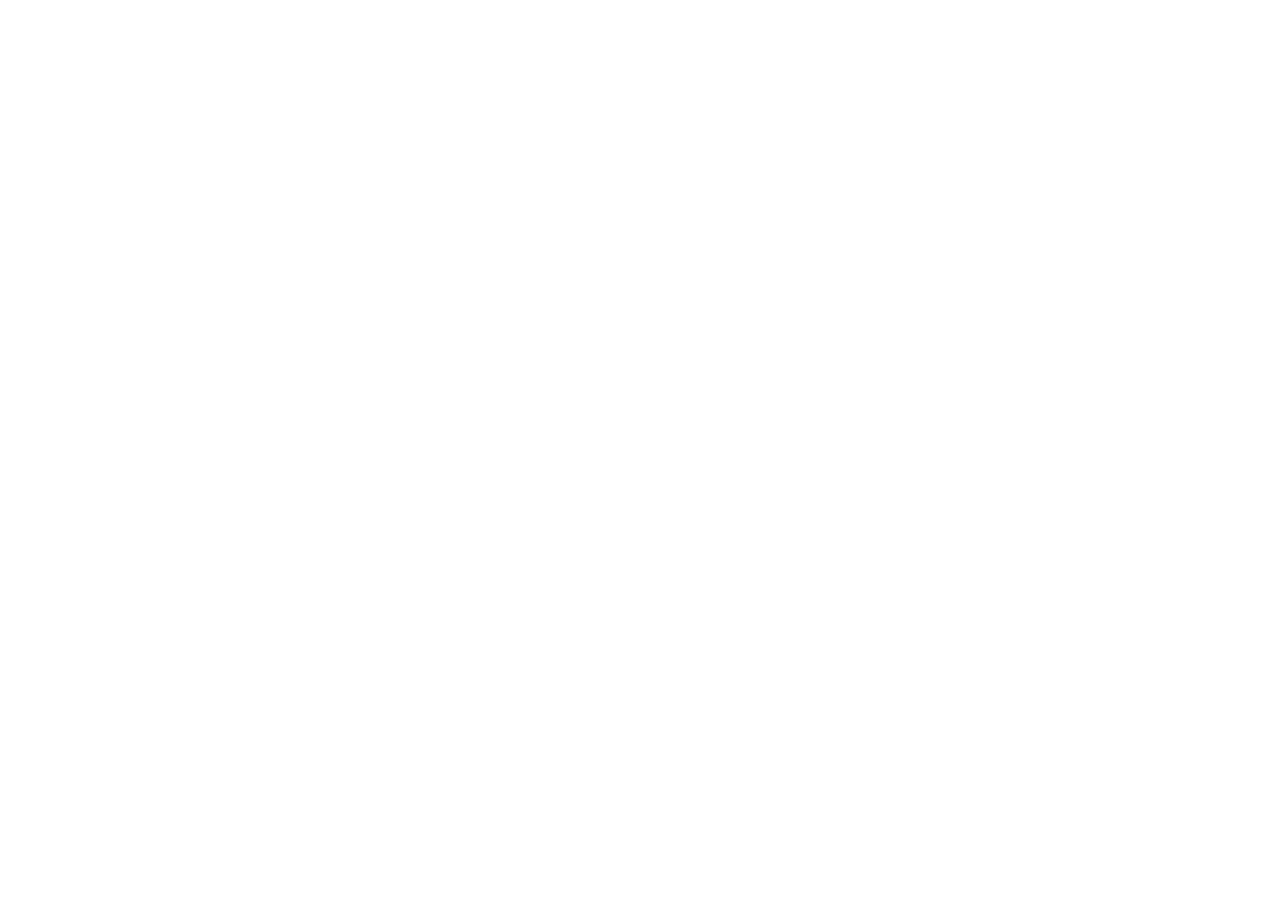
==== index.html @ 28208691 "Create index.html" ====
<!DOCTYPE html>
<html lang="en">
<head>
    <meta charset="UTF-8">
    <meta name="viewport" content="width=device-width, initial-scale=1.0">
    <title>Document</title>
</head>
<body>
    
</body>
</html>
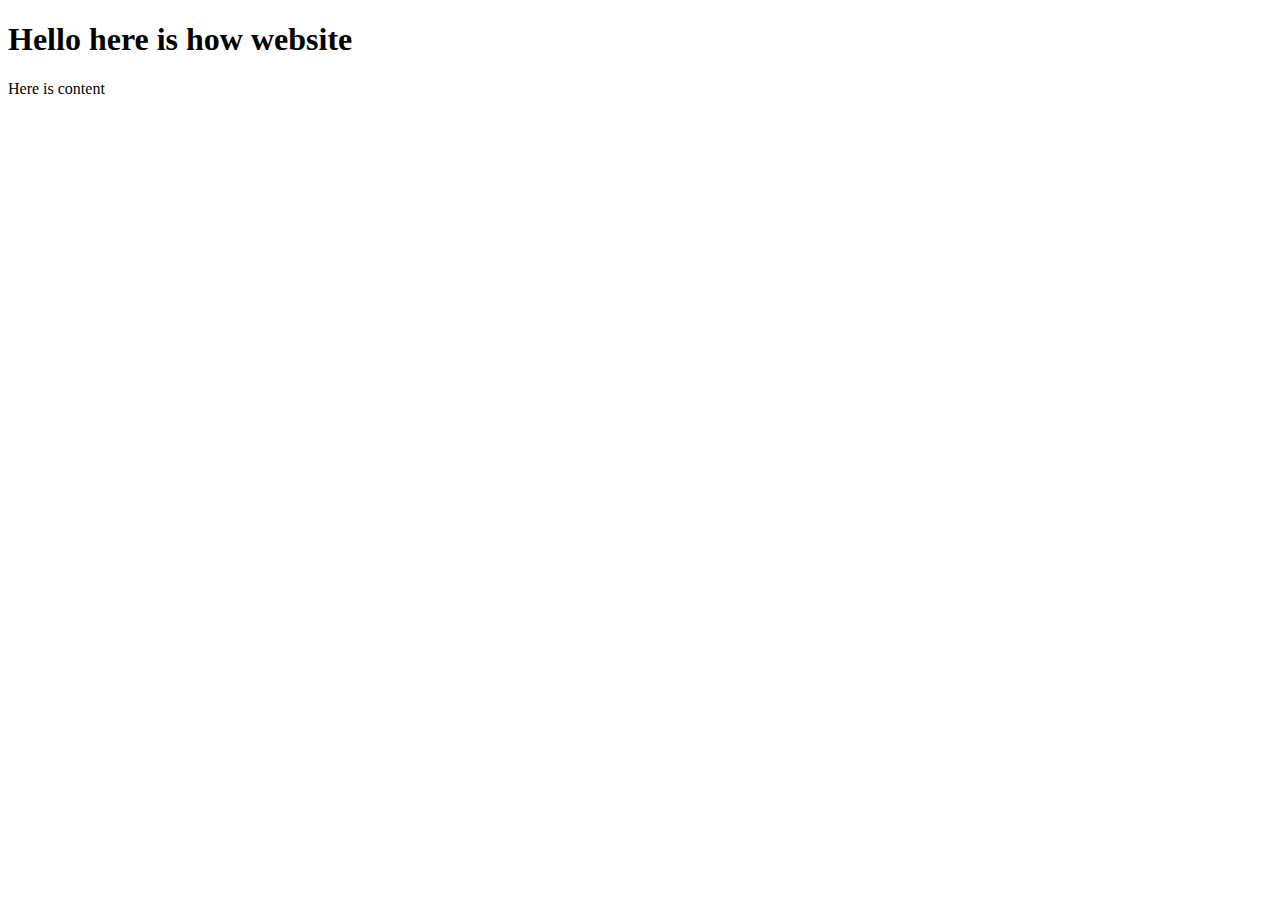
==== commit 8caf9c39: "Update index.html" ====
--- a/index.html
+++ b/index.html
@@ -6,6 +6,7 @@
     <title>Document</title>
 </head>
 <body>
-    
+  <h1>Hello here is how website</h1>
+  <p>Here is content</p>
 </body>
 </html>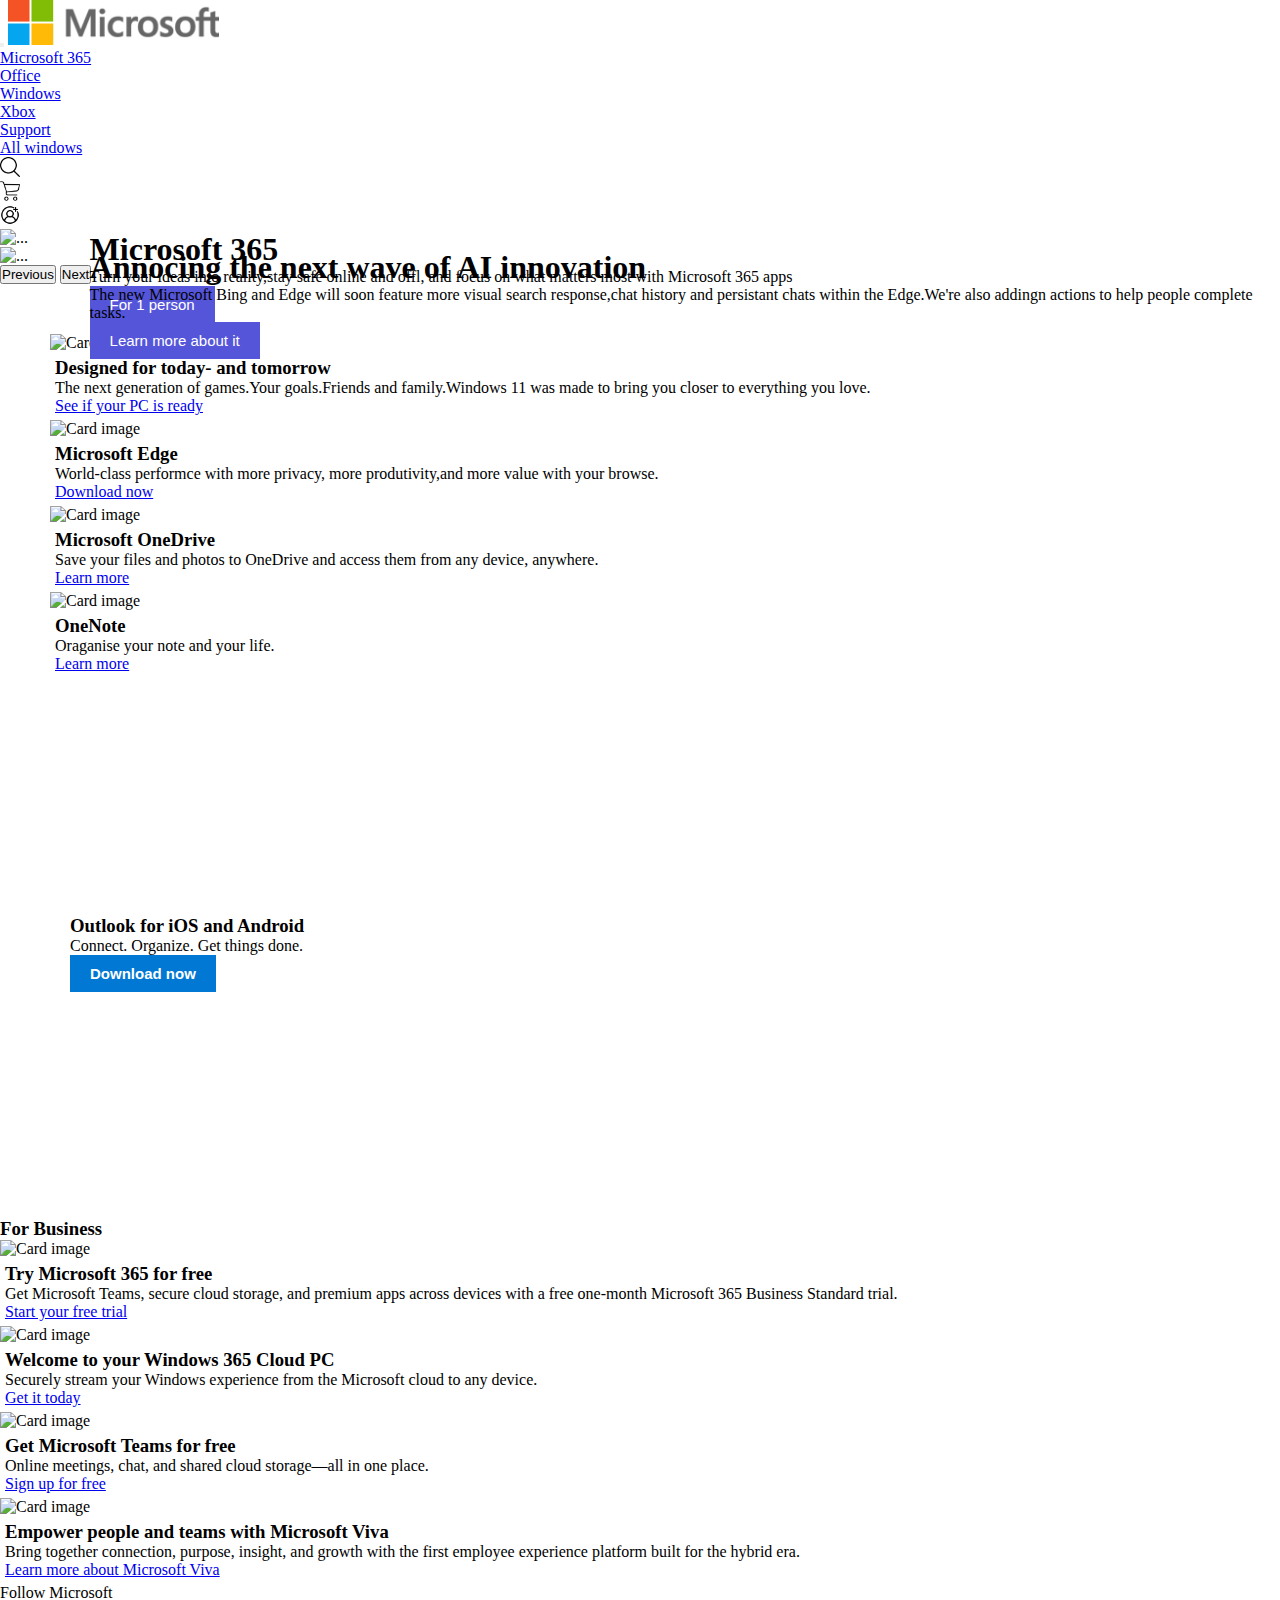
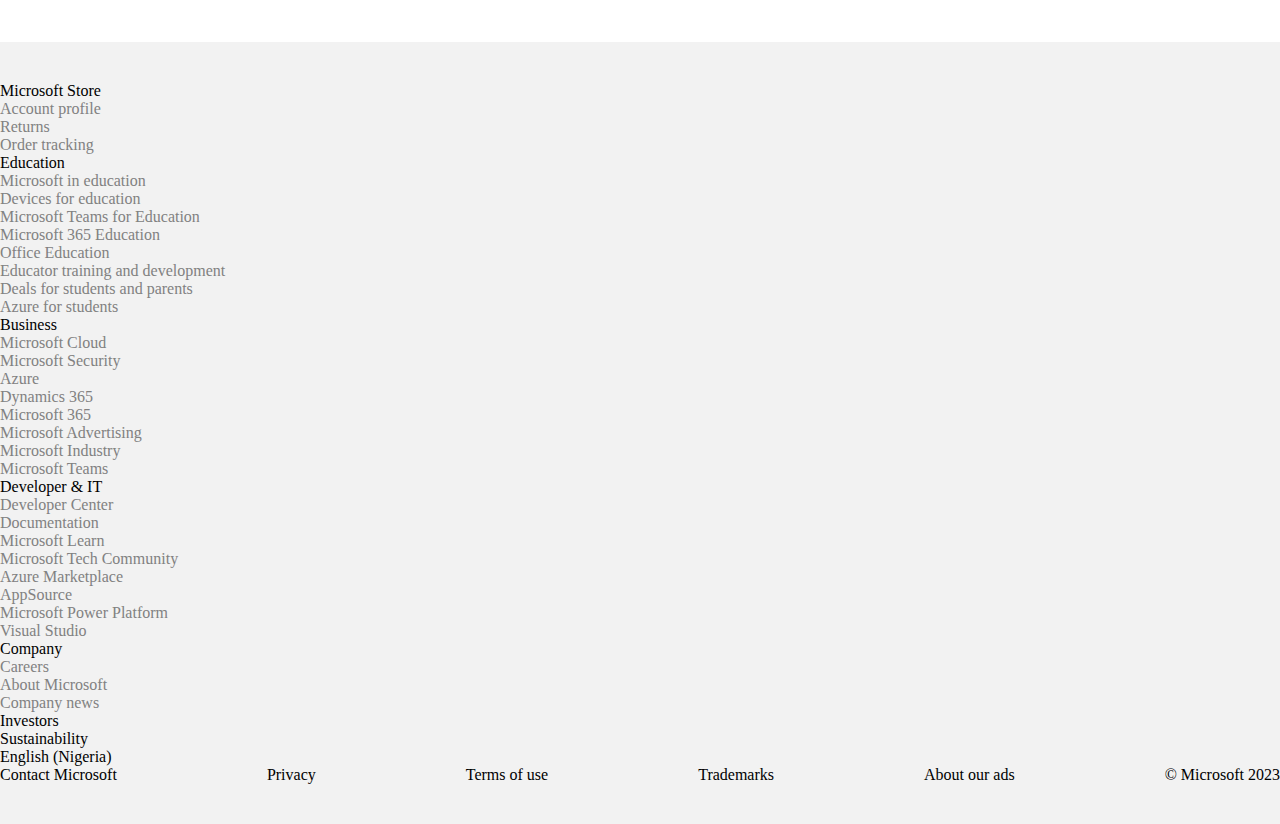
==== commit 78a02a3f: "Micro-soft" ====
--- a/index.html
+++ b/index.html
@@ -1,12 +1,328 @@
-<!DOCTYPE html>
-<html lang="en">
-<head>
-    <meta charset="UTF-8">
-    <meta name="viewport" content="width=device-width, initial-scale=1.0">
-    <title>Document</title>
-</head>
-<body>
-  <h1>Hello here is how website</h1>
-  <p>Here is content</p>
-</body>
+<!DOCTYPE html>
+<html lang="en">
+<head>
+    <meta charset="UTF-8">
+    <meta name="viewport" content="width=device-width, initial-scale=1.0">
+    <title>Microsoft Project</title>
+    <link rel="stylesheet" href="style.css">
+    <link href="https://cdn.jsdelivr.net/npm/bootstrap@5.3.2/dist/css/bootstrap.min.css" rel="stylesheet" integrity="sha384-T3c6CoIi6uLrA9TneNEoa7RxnatzjcDSCmG1MXxSR1GAsXEV/Dwwykc2MPK8M2HN" crossorigin="anonymous">
+    <link rel="stylesheet" href="npm i bootstrap-icons">
+</head>
+<body>
+    <!-- Navbar -->
+    <nav class="navbar navbar-expand-lg bg-body-tertiary">
+        <div class="container-fluid">
+          <button class="navbar-toggler" type="button" data-bs-toggle="collapse" data-bs-target="#navbarTogglerDemo03" aria-controls="navbarTogglerDemo03" aria-expanded="false" aria-label="Toggle navigation">
+            <span class="navbar-toggler-icon"></span>
+          </button>
+          <a class="navbar-brand" href="#">
+            <img src="mic.png" class="logostyle"> 
+          </a>
+          <div class="collapse navbar-collapse" id="navbarTogglerDemo03">
+            <ul class="navbar-nav me-auto mb-2 mb-lg-0">
+              <li class="nav-item">
+                <a class="nav-link active" aria-current="page" href="#">Microsoft 365</a>
+              </li>
+              <li class="nav-item">
+                <a class="nav-link" href="#">Office</a>
+              </li>
+              <li class="nav-item">
+                <a class="nav-link" href="#">Windows</a>
+              </li>
+              <li class="nav-item">
+                <a class="nav-link" href="#">Xbox</a>
+              </li>
+              <li class="nav-item">
+                <a class="nav-link" href="#">Support</a>
+              </li>
+              
+            </ul>
+            <form class="form-inline my-2 my-lg-0">
+              
+                <ul class="navbar-nav mr-auto">
+                    <li class="nav-item active">
+                        <a class="nav-link" href="#">All windows
+                            <span class="sr-only"></span>
+                        </a>
+                    </li>
+                    <li class="nav-item active">
+                        <a class="nav-link" href="#">
+                            <img src="search-interface-symbol.png" width="20px">
+                            <span class="sr-only"></span>
+                        </a>
+                    </li>
+                    <li class="nav-item active">
+                        <a class="nav-link" href="#">
+                            <img src="shopping-cart.png" width="20px">
+                            <span class="sr-only"></span>
+                        </a>
+                    </li>
+                    <li class="nav-item active">
+                        <a class="nav-link" href="#">
+                            <img src="person.png" width="20">
+                            <span class="sr-only"></span>
+                        </a>
+                    </li>
+
+                </ul>
+            </form>
+          </div>
+        </div>
+      </nav>
+    
+
+    <!-- Carousel -->
+    <div id="carouselExampleAutoplaying" class="carousel slide" data-bs-ride="carousel">
+        <div class="carousel-inner">
+            <div class="carousel-item active">
+              <img src="https://cdn-dynmedia-1.microsoft.com/is/image/microsoftcorp/Highlight-Slim-Multi-Canvas-M365-Anthem-Attract-Image-Create:VP4-1399x600" class="d-block w-100" alt="...">
+              <div class="carousel-caption">
+                  <h1>Microsoft 365</h1>
+                  <p>Turn your ideas into reality,stay safe online and offl, and focus on what matters most with Microsoft 365 apps</p>
+                <button>For 1 person</button>
+              </div>
+            </div>
+            <div class="carousel-item">
+              <img src="https://cdn-dynmedia-1.microsoft.com/is/image/microsoftcorp/Highlight-Bing-AI-Open-Preview:VP4-1399x600" class="d-block w-100" alt="...">
+              <div class="carousel-caption">
+                  <h1>Annocing the next wave of AI innovation</h1>
+                  <p>The new Microsoft Bing and Edge will soon feature more visual search response,chat history and persistant chats within the Edge.We're also addingn actions to help people complete tasks.</p>
+                  <button>Learn more about it</button>
+              </div>
+            </div>
+          </div>
+          <button class="carousel-control-prev" type="button" data-bs-target="#carouselExampleAutoplaying" data-bs-slide="prev">
+            <span class="carousel-control-prev-icon" aria-hidden="true"></span>
+            <span class="visually-hidden">Previous</span>
+          </button>
+          <button class="carousel-control-next" type="button" data-bs-target="#carouselExampleAutoplaying" data-bs-slide="next">
+            <span class="carousel-control-next-icon" aria-hidden="true"></span>
+            <span class="visually-hidden">Next</span>
+          </button>
+    </div>
+
+    <!-- Card -->
+  
+    <main>
+        <div class="">
+            <div class="row">
+               
+                <div class="col-lg-3 col-md-3 col-12">
+                    <div class="card" >
+                        <img class="" src="https://cdn-dynmedia-1.microsoft.com/is/image/microsoftcorp/gldn-CP-Windows11-GlobalLaunch?wid=297&hei=167&fit=crop" alt="Card image" style="width:100%">
+                        <div class="card-body">
+                          <h3 class="card-title">Designed for today- and tomorrow</h3>
+                          <p class="card-text">The next generation of games.Your goals.Friends and family.Windows 11 was made to bring you closer to everything you love.</p>
+                          <a href="#" class="btn btn-primary">See if your PC is ready</a>
+                        </div>
+                      </div>
+                </div>
+
+                <div class="col-lg-3 col-md-3 col-12">
+                    <div class="card">
+                        <img class="" src="https://cdn-dynmedia-1.microsoft.com/is/image/microsoftcorp/gldn-MSFT-CP-Edge?wid=297&hei=167&fit=crop" alt="Card image" style="width:100%">
+                        <div class="card-body">
+                          <h3 class="card-title">Microsoft Edge</h3>
+                          <p class="card-text">World-class performce with more privacy, more produtivity,and more value with your browse.</p>
+                          <a href="#" class="btn btn-primary">Download now</a>
+                        </div>
+                      </div>
+                </div>
+
+                <div class="col-lg-3 col-md-3 col-12">
+                    <div class="card">
+                        <img class="" src="https://cdn-dynmedia-1.microsoft.com/is/image/microsoftcorp/gldn-Soft-CP-OneDriveCampaignRefresh-2?wid=297&hei=167&fit=crop" alt="Card image" style="width:100%">
+                        <div class="card-body">
+                          <h3 class="card-title">Microsoft OneDrive</h3>
+                          <p class="card-text">Save your files and photos to OneDrive and access them from any device, anywhere.</p>
+                          <a href="#" class="btn btn-primary">Learn more</a>
+                        </div>
+                      </div>
+                </div>
+
+                <div class="col-lg-3 col-md-3 col-12">
+                    <div class="card" >
+                        <img class="" src="https://cdn-dynmedia-1.microsoft.com/is/image/microsoftcorp/Content-Card-PC-SMB-OneNote?wid=297&hei=167&fit=crop" alt="Card image" style="width:100%">
+                        <div class="card-body">
+                          <h3 class="card-title">OneNote</h3>
+                          <p class="card-text">Oraganise your note and your life.</p>
+                          <a href="#" class="btn btn-primary">Learn more</a>
+                        </div>
+                      </div>
+                </div>
+                
+            </div>
+        </div>
+    </main>
+
+
+    <section class="msstyle">
+        <div class="mstore">
+            <h3>Outlook for iOS and Android</h3>
+            <p>Connect. Organize. Get things done.</p>
+            <button>Download now</button>
+        </div>
+    </section>
+
+
+    <section>
+        <h3>For Business</h3>
+        <div class="row">
+               
+            <div class="col-lg-3 col-md-3 col-12">
+                <div class="card" >
+                    <img class="" src="https://cdn-dynmedia-1.microsoft.com/is/image/microsoftcorp/Content-Card-Microsoft-365-For-Business-Woman-Teams-Call?wid=297&hei=167&fit=crop" alt="Card image" style="width:100%">
+                    <div class="card-body">
+                      <h3 class="card-title">Try Microsoft 365 for free</h3>
+                      <p class="card-text">Get Microsoft Teams, secure cloud storage, and premium apps across devices with a free one-month Microsoft 365 Business Standard trial.</p>
+                      <a href="#" class="btn btn-primary">Start your free trial </a>
+                    </div>
+                  </div>
+            </div>
+
+            <div class="col-lg-3 col-md-3 col-12">
+                <div class="card">
+                    <img class="" src="https://cdn-dynmedia-1.microsoft.com/is/image/microsoftcorp/JIC-DPS-CP01?wid=297&hei=167&fit=crop" alt="Card image" style="width:100%">
+                    <div class="card-body">
+                      <h3 class="card-title">Welcome to your Windows 365 Cloud PC</h3>
+                      <p class="card-text">Securely stream your Windows experience from the Microsoft cloud to any device.</p>
+                      <a href="#" class="btn btn-primary">Get it today</a>
+                    </div>
+                  </div>
+            </div>
+
+            <div class="col-lg-3 col-md-3 col-12">
+                <div class="card">
+                    <img class="" src="https://cdn-dynmedia-1.microsoft.com/is/image/microsoftcorp/gldn-CP-Microsoft-Teams-Commercial?wid=297&hei=167&fit=crop" alt="Card image" style="width:100%">
+                    <div class="card-body">
+                      <h3 class="card-title">Get Microsoft Teams for free</h3>
+                      <p class="card-text">Online meetings, chat, and shared cloud storage—all in one place.</p>
+                      <a href="#" class="btn btn-primary">Sign up for free</a>
+                    </div>
+                  </div>
+            </div>
+
+            <div class="col-lg-3 col-md-3 col-12">
+                <div class="card" >
+                    <img class="" src="https://cdn-dynmedia-1.microsoft.com/is/image/microsoftcorp/Content-Card-Microsoft-Viva-Renata-Empower?wid=297&hei=167&fit=crop" alt="Card image" style="width:100%">
+                    <div class="card-body">
+                      <h3 class="card-title">Empower people and teams with Microsoft Viva</h3>
+                      <p class="card-text">Bring together connection, purpose, insight, and growth with the first employee experience platform built for the hybrid era. </p>
+                      <a href="#" class="btn btn-primary">Learn more about Microsoft Viva</a>
+                    </div>
+                  </div>
+            </div>
+            
+        </div>
+    </section>
+
+
+    <section class="socialsec">
+        <div class="row">
+            <div class="col-lg-2">
+                Follow Microsoft 
+            </div>
+            <div class="col-lg-1">
+                <a href=""><i class="fa-brands fa-x-twitter"></i></a>
+                <a href=""><i class="fa-brands fa-linkedin"></i></a>
+            </div>
+        </div>
+    </section>
+
+    <footer>
+        <div class="container">
+            <div class="row">
+                <div class="col-lg-2">
+                    <p>Microsoft Store</p>
+                    <ul>
+                        <li><a href="#">Account profile</a></li>
+                        <li><a href="#">Returns</a></li>
+                        <li><a href="#">Order tracking</a></li>
+                    </ul>
+                </div>
+                <div class="col-lg-2">
+                    <p>Education</p>
+                    <ul>
+                        <li><a href="#">Microsoft in education</a></li>
+                        <li><a href="#">Devices for education</a></li>
+                        <li><a href="#">Microsoft Teams for Education</a></li>
+                        <li><a href="#">Microsoft 365 Education</a></li>
+                        <li><a href="#">Office Education</a></li>
+                        <li><a href="#"> Educator training and development</a></li>
+                        <li><a href="#">Deals for students and parents</a></li>
+                        <li><a href="#">Azure for students</a></li>
+                    </ul>
+                </div>
+                <div class="col-lg-2">
+                    <p>Business</p>
+                    <ul>
+                        <li><a href="#">Microsoft Cloud</a></li>
+                        <li><a href="#"> Microsoft Security</a></li>
+                        <li><a href="#">Azure</a></li>
+                        <li><a href="#">Dynamics 365</a></li>
+                        <li><a href="#">Microsoft 365</a></li>
+                        <li><a href="#"> Microsoft Advertising</a></li>
+                        <li><a href="#">Microsoft Industry</a></li>
+                        <li><a href="#">Microsoft Teams</a></li>
+                    </ul>
+                </div>
+                <div class="col-lg-2">
+                    <p>Developer & IT</p>
+                    <ul>
+                        <li><a href="#">Developer Center</a></li>
+                        <li><a href="#"> Documentation</a></li>
+                        <li><a href="#">Microsoft Learn</a></li>
+                        <li><a href="#">Microsoft Tech Community</a></li>
+                        <li><a href="#">Azure Marketplace</a></li>
+                        <li><a href="#"> AppSource</a></li>
+                        <li><a href="#">Microsoft Power Platform</a></li>
+                        <li><a href="#">Visual Studio</a></li>
+                    </ul>
+                </div>
+                <div class="col-lg-2">
+                    <p>Company</p>
+                    <ul>
+                        <li><a href="#">Careers</a></li>
+                        <li><a href="#">About Microsoft</a></li>
+                        <li><a href="#">Company news</a></li>
+                        <li><a href="#"></a>Investors</li>
+                        <li><a href="#"></a>Sustainability</li>
+                    </ul>
+                </div>
+            </div>
+
+            <div class="row">
+                <div class="col-lg-4">
+                    <p>English (Nigeria)</p>
+                </div>
+                <div class="col-lg-8 footerbtncredit">
+                    <div>
+                        <p>Contact Microsoft</p>
+                    </div>
+                    <div>
+                        <p> Privacy</p>
+                    </div>
+                    <div>
+                        <p> Terms of use</p>
+                    </div>
+                    <div>
+                        <p> Trademarks</p>
+                    </div>
+                    <div>
+                        <p> About our ads</p>
+                    </div>
+                    <div>
+                        <p> © Microsoft 2023</p>
+                    </div>
+                </div>
+            </div>
+
+        </div>
+
+
+    </footer>
+    
+
+    <script src="https://cdn.jsdelivr.net/npm/bootstrap@5.3.2/dist/js/bootstrap.bundle.min.js" integrity="sha384-C6RzsynM9kWDrMNeT87bh95OGNyZPhcTNXj1NW7RuBCsyN/o0jlpcV8Qyq46cDfL" crossorigin="anonymous"></script>
+</body>
 </html>--- a/style.css
+++ b/style.css
@@ -0,0 +1,103 @@
+*{margin:0px; padding: 0; box-sizing: border-box;}
+
+.bodystyle{
+    width: 90%;
+    margin: 0 auto;
+}
+.logostyle{
+    height: 45px;
+}
+.carousel-inner img{
+    width: 100px;
+    height: 450px;
+}
+
+.carousel-item {
+    position: relative;
+    z-index: 1;
+}
+
+.carousel-caption{
+    position: absolute;
+    top: 10%;
+    left: 7%!important;
+    color: black;
+}
+
+.carousel-caption h1{
+    text-align: left;
+    color: black;
+
+}
+
+.carousel-caption p{
+    text-align: left;
+    color: black;
+    
+}
+
+.carousel-caption button{
+    color: white;
+    background: rgb(85, 85, 218);
+    font-size: 15px;
+    padding: 10px 20px;
+    border: none;
+    position: absolute;
+    left: 0;
+}
+
+main{
+    margin: 50px;
+}
+
+.card{border: none!important; }
+
+.card-body {padding: 5px!important;}
+
+.msstyle{
+    width: 100%;
+    height: 450px;
+    background-image: url('https://cdn-dynmedia-1.microsoft.com/is/image/microsoftcorp/gldn-Hero-MSCOM-Outlook-iOS-Android:VP4-1260x600');
+    background-repeat: no-repeat;
+    background-size: 100% 100%;
+    margin: 20px 0 40px 0;
+    display: flex;
+    flex-direction: column;
+    justify-content: center;
+    align-items: flex-start;
+    padding-left: 70px;
+}
+
+.msstyle button{
+    color: white;
+    background: #0078d4;
+    font-size: 15px;
+    padding: 10px 20px ;
+    border: none;
+    font-weight: bold;
+}
+
+.btmcardsec{
+    margin: 50px 0;
+}
+
+.socialsec{ margin-bottom: 40px;}
+
+footer{
+    background: #f2f2f2;
+    padding: 40px 0;
+}
+
+footer li{
+    list-style: none;
+}
+
+footer a{
+    text-decoration: none;
+    color: #818181;
+}
+
+.footerbtncredit{
+    display: flex;
+    justify-content: space-between;
+}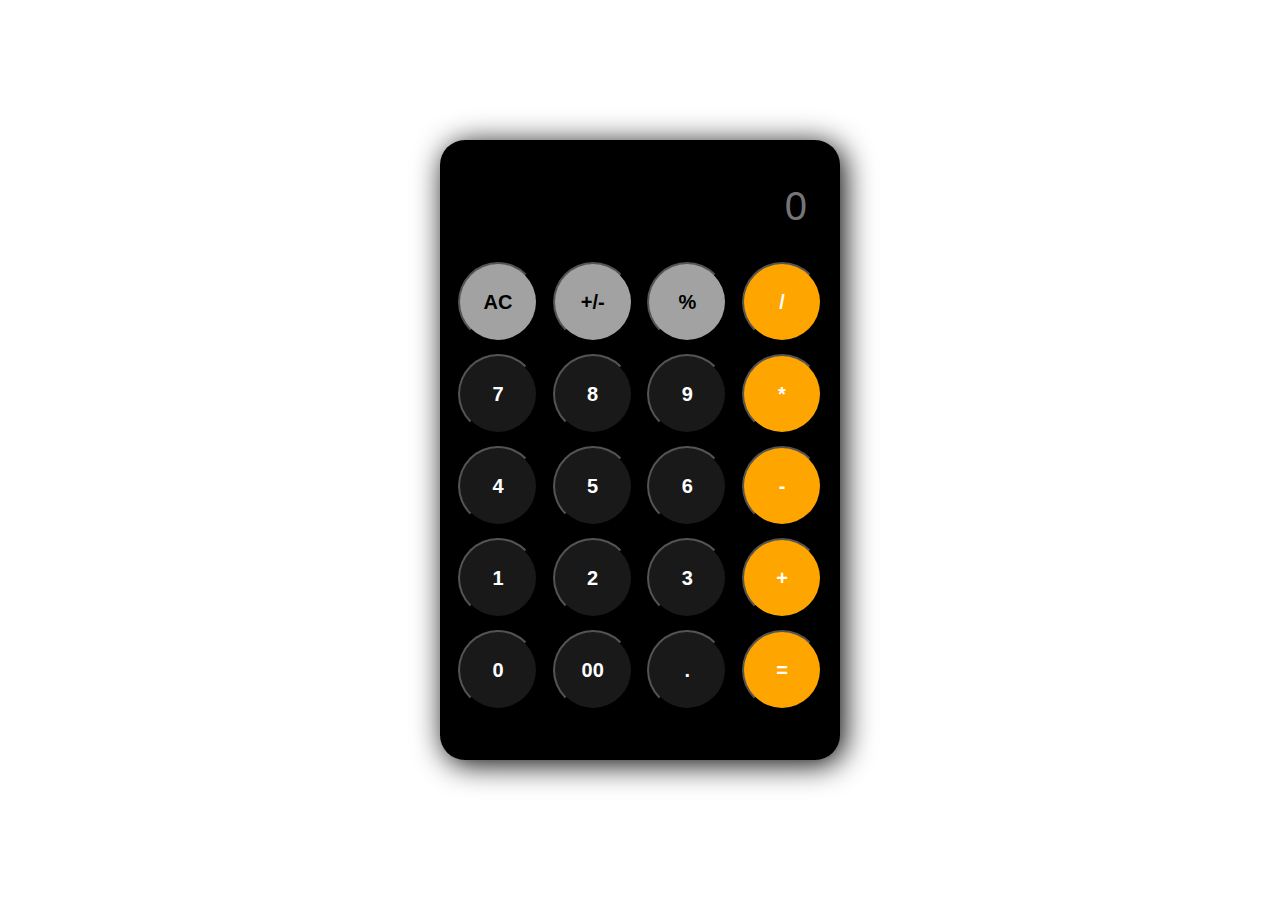
==== commit de5900db: "Iphone Calculator" ====
--- a/index.html
+++ b/index.html
@@ -2,327 +2,47 @@
 <html lang="en">
 <head>
     <meta charset="UTF-8">
+    <meta http-equiv="X-UA-Compatible" content="IE=edge">
     <meta name="viewport" content="width=device-width, initial-scale=1.0">
-    <title>Microsoft Project</title>
+    <title>iPhone Calculator</title>
     <link rel="stylesheet" href="style.css">
-    <link href="https://cdn.jsdelivr.net/npm/bootstrap@5.3.2/dist/css/bootstrap.min.css" rel="stylesheet" integrity="sha384-T3c6CoIi6uLrA9TneNEoa7RxnatzjcDSCmG1MXxSR1GAsXEV/Dwwykc2MPK8M2HN" crossorigin="anonymous">
-    <link rel="stylesheet" href="npm i bootstrap-icons">
 </head>
 <body>
-    <!-- Navbar -->
-    <nav class="navbar navbar-expand-lg bg-body-tertiary">
-        <div class="container-fluid">
-          <button class="navbar-toggler" type="button" data-bs-toggle="collapse" data-bs-target="#navbarTogglerDemo03" aria-controls="navbarTogglerDemo03" aria-expanded="false" aria-label="Toggle navigation">
-            <span class="navbar-toggler-icon"></span>
-          </button>
-          <a class="navbar-brand" href="#">
-            <img src="mic.png" class="logostyle"> 
-          </a>
-          <div class="collapse navbar-collapse" id="navbarTogglerDemo03">
-            <ul class="navbar-nav me-auto mb-2 mb-lg-0">
-              <li class="nav-item">
-                <a class="nav-link active" aria-current="page" href="#">Microsoft 365</a>
-              </li>
-              <li class="nav-item">
-                <a class="nav-link" href="#">Office</a>
-              </li>
-              <li class="nav-item">
-                <a class="nav-link" href="#">Windows</a>
-              </li>
-              <li class="nav-item">
-                <a class="nav-link" href="#">Xbox</a>
-              </li>
-              <li class="nav-item">
-                <a class="nav-link" href="#">Support</a>
-              </li>
-              
-            </ul>
-            <form class="form-inline my-2 my-lg-0">
-              
-                <ul class="navbar-nav mr-auto">
-                    <li class="nav-item active">
-                        <a class="nav-link" href="#">All windows
-                            <span class="sr-only"></span>
-                        </a>
-                    </li>
-                    <li class="nav-item active">
-                        <a class="nav-link" href="#">
-                            <img src="search-interface-symbol.png" width="20px">
-                            <span class="sr-only"></span>
-                        </a>
-                    </li>
-                    <li class="nav-item active">
-                        <a class="nav-link" href="#">
-                            <img src="shopping-cart.png" width="20px">
-                            <span class="sr-only"></span>
-                        </a>
-                    </li>
-                    <li class="nav-item active">
-                        <a class="nav-link" href="#">
-                            <img src="person.png" width="20">
-                            <span class="sr-only"></span>
-                        </a>
-                    </li>
+    <section class="calculator">
+        <form >
+            <input type="text" class="screen" placeholder="0">
+        </form>
+        <div class="buttons">
+            <button class="btn btn-grey btn-clear" data-num="AC">AC</button>
+            <button class="btn btn-grey" data-num="+/-">+/-</button>
+            <button class="btn btn-grey" data-num="%">%</button>
+            <button class="btn btn-yellow" data-num="/">/</button>
 
-                </ul>
-            </form>
-          </div>
-        </div>
-      </nav>
-    
-
-    <!-- Carousel -->
-    <div id="carouselExampleAutoplaying" class="carousel slide" data-bs-ride="carousel">
-        <div class="carousel-inner">
-            <div class="carousel-item active">
-              <img src="https://cdn-dynmedia-1.microsoft.com/is/image/microsoftcorp/Highlight-Slim-Multi-Canvas-M365-Anthem-Attract-Image-Create:VP4-1399x600" class="d-block w-100" alt="...">
-              <div class="carousel-caption">
-                  <h1>Microsoft 365</h1>
-                  <p>Turn your ideas into reality,stay safe online and offl, and focus on what matters most with Microsoft 365 apps</p>
-                <button>For 1 person</button>
-              </div>
-            </div>
-            <div class="carousel-item">
-              <img src="https://cdn-dynmedia-1.microsoft.com/is/image/microsoftcorp/Highlight-Bing-AI-Open-Preview:VP4-1399x600" class="d-block w-100" alt="...">
-              <div class="carousel-caption">
-                  <h1>Annocing the next wave of AI innovation</h1>
-                  <p>The new Microsoft Bing and Edge will soon feature more visual search response,chat history and persistant chats within the Edge.We're also addingn actions to help people complete tasks.</p>
-                  <button>Learn more about it</button>
-              </div>
-            </div>
-          </div>
-          <button class="carousel-control-prev" type="button" data-bs-target="#carouselExampleAutoplaying" data-bs-slide="prev">
-            <span class="carousel-control-prev-icon" aria-hidden="true"></span>
-            <span class="visually-hidden">Previous</span>
-          </button>
-          <button class="carousel-control-next" type="button" data-bs-target="#carouselExampleAutoplaying" data-bs-slide="next">
-            <span class="carousel-control-next-icon" aria-hidden="true"></span>
-            <span class="visually-hidden">Next</span>
-          </button>
-    </div>
-
-    <!-- Card -->
-  
-    <main>
-        <div class="">
-            <div class="row">
-               
-                <div class="col-lg-3 col-md-3 col-12">
-                    <div class="card" >
-                        <img class="" src="https://cdn-dynmedia-1.microsoft.com/is/image/microsoftcorp/gldn-CP-Windows11-GlobalLaunch?wid=297&hei=167&fit=crop" alt="Card image" style="width:100%">
-                        <div class="card-body">
-                          <h3 class="card-title">Designed for today- and tomorrow</h3>
-                          <p class="card-text">The next generation of games.Your goals.Friends and family.Windows 11 was made to bring you closer to everything you love.</p>
-                          <a href="#" class="btn btn-primary">See if your PC is ready</a>
-                        </div>
-                      </div>
-                </div>
-
-                <div class="col-lg-3 col-md-3 col-12">
-                    <div class="card">
-                        <img class="" src="https://cdn-dynmedia-1.microsoft.com/is/image/microsoftcorp/gldn-MSFT-CP-Edge?wid=297&hei=167&fit=crop" alt="Card image" style="width:100%">
-                        <div class="card-body">
-                          <h3 class="card-title">Microsoft Edge</h3>
-                          <p class="card-text">World-class performce with more privacy, more produtivity,and more value with your browse.</p>
-                          <a href="#" class="btn btn-primary">Download now</a>
-                        </div>
-                      </div>
-                </div>
-
-                <div class="col-lg-3 col-md-3 col-12">
-                    <div class="card">
-                        <img class="" src="https://cdn-dynmedia-1.microsoft.com/is/image/microsoftcorp/gldn-Soft-CP-OneDriveCampaignRefresh-2?wid=297&hei=167&fit=crop" alt="Card image" style="width:100%">
-                        <div class="card-body">
-                          <h3 class="card-title">Microsoft OneDrive</h3>
-                          <p class="card-text">Save your files and photos to OneDrive and access them from any device, anywhere.</p>
-                          <a href="#" class="btn btn-primary">Learn more</a>
-                        </div>
-                      </div>
-                </div>
-
-                <div class="col-lg-3 col-md-3 col-12">
-                    <div class="card" >
-                        <img class="" src="https://cdn-dynmedia-1.microsoft.com/is/image/microsoftcorp/Content-Card-PC-SMB-OneNote?wid=297&hei=167&fit=crop" alt="Card image" style="width:100%">
-                        <div class="card-body">
-                          <h3 class="card-title">OneNote</h3>
-                          <p class="card-text">Oraganise your note and your life.</p>
-                          <a href="#" class="btn btn-primary">Learn more</a>
-                        </div>
-                      </div>
-                </div>
-                
-            </div>
-        </div>
-    </main>
+            <button class="btn btn-black" data-num="7">7</button>
+            <button class="btn btn-black" data-num="8">8</button>
+            <button class="btn btn-black" data-num="9">9</button>
+            <button class="btn btn-yellow" data-num="*">*</button>
 
 
-    <section class="msstyle">
-        <div class="mstore">
-            <h3>Outlook for iOS and Android</h3>
-            <p>Connect. Organize. Get things done.</p>
-            <button>Download now</button>
+            <button class="btn btn-black" data-num="4">4</button>
+            <button class="btn btn-black" data-num="5">5</button>
+            <button class="btn btn-black" data-num="6">6</button>
+            <button class="btn btn-yellow" data-num="-">-</button>
+
+
+            <button class="btn btn-black" data-num="1">1</button>
+            <button class="btn btn-black" data-num="2">2</button>
+            <button class="btn btn-black" data-num="3">3</button>
+            <button class="btn btn-yellow" data-num="+">+</button>
+
+
+            <button class="btn btn-black" data-num="0">0</button>
+            <button class="btn btn-black" data-num="0">00</button>
+            <button class="btn btn-black" data-num=".">.</button>
+            <button class="btn btn-yellow btn-equal" data-num="=">=</button>
+
         </div>
     </section>
-
-
-    <section>
-        <h3>For Business</h3>
-        <div class="row">
-               
-            <div class="col-lg-3 col-md-3 col-12">
-                <div class="card" >
-                    <img class="" src="https://cdn-dynmedia-1.microsoft.com/is/image/microsoftcorp/Content-Card-Microsoft-365-For-Business-Woman-Teams-Call?wid=297&hei=167&fit=crop" alt="Card image" style="width:100%">
-                    <div class="card-body">
-                      <h3 class="card-title">Try Microsoft 365 for free</h3>
-                      <p class="card-text">Get Microsoft Teams, secure cloud storage, and premium apps across devices with a free one-month Microsoft 365 Business Standard trial.</p>
-                      <a href="#" class="btn btn-primary">Start your free trial </a>
-                    </div>
-                  </div>
-            </div>
-
-            <div class="col-lg-3 col-md-3 col-12">
-                <div class="card">
-                    <img class="" src="https://cdn-dynmedia-1.microsoft.com/is/image/microsoftcorp/JIC-DPS-CP01?wid=297&hei=167&fit=crop" alt="Card image" style="width:100%">
-                    <div class="card-body">
-                      <h3 class="card-title">Welcome to your Windows 365 Cloud PC</h3>
-                      <p class="card-text">Securely stream your Windows experience from the Microsoft cloud to any device.</p>
-                      <a href="#" class="btn btn-primary">Get it today</a>
-                    </div>
-                  </div>
-            </div>
-
-            <div class="col-lg-3 col-md-3 col-12">
-                <div class="card">
-                    <img class="" src="https://cdn-dynmedia-1.microsoft.com/is/image/microsoftcorp/gldn-CP-Microsoft-Teams-Commercial?wid=297&hei=167&fit=crop" alt="Card image" style="width:100%">
-                    <div class="card-body">
-                      <h3 class="card-title">Get Microsoft Teams for free</h3>
-                      <p class="card-text">Online meetings, chat, and shared cloud storage—all in one place.</p>
-                      <a href="#" class="btn btn-primary">Sign up for free</a>
-                    </div>
-                  </div>
-            </div>
-
-            <div class="col-lg-3 col-md-3 col-12">
-                <div class="card" >
-                    <img class="" src="https://cdn-dynmedia-1.microsoft.com/is/image/microsoftcorp/Content-Card-Microsoft-Viva-Renata-Empower?wid=297&hei=167&fit=crop" alt="Card image" style="width:100%">
-                    <div class="card-body">
-                      <h3 class="card-title">Empower people and teams with Microsoft Viva</h3>
-                      <p class="card-text">Bring together connection, purpose, insight, and growth with the first employee experience platform built for the hybrid era. </p>
-                      <a href="#" class="btn btn-primary">Learn more about Microsoft Viva</a>
-                    </div>
-                  </div>
-            </div>
-            
-        </div>
-    </section>
-
-
-    <section class="socialsec">
-        <div class="row">
-            <div class="col-lg-2">
-                Follow Microsoft 
-            </div>
-            <div class="col-lg-1">
-                <a href=""><i class="fa-brands fa-x-twitter"></i></a>
-                <a href=""><i class="fa-brands fa-linkedin"></i></a>
-            </div>
-        </div>
-    </section>
-
-    <footer>
-        <div class="container">
-            <div class="row">
-                <div class="col-lg-2">
-                    <p>Microsoft Store</p>
-                    <ul>
-                        <li><a href="#">Account profile</a></li>
-                        <li><a href="#">Returns</a></li>
-                        <li><a href="#">Order tracking</a></li>
-                    </ul>
-                </div>
-                <div class="col-lg-2">
-                    <p>Education</p>
-                    <ul>
-                        <li><a href="#">Microsoft in education</a></li>
-                        <li><a href="#">Devices for education</a></li>
-                        <li><a href="#">Microsoft Teams for Education</a></li>
-                        <li><a href="#">Microsoft 365 Education</a></li>
-                        <li><a href="#">Office Education</a></li>
-                        <li><a href="#"> Educator training and development</a></li>
-                        <li><a href="#">Deals for students and parents</a></li>
-                        <li><a href="#">Azure for students</a></li>
-                    </ul>
-                </div>
-                <div class="col-lg-2">
-                    <p>Business</p>
-                    <ul>
-                        <li><a href="#">Microsoft Cloud</a></li>
-                        <li><a href="#"> Microsoft Security</a></li>
-                        <li><a href="#">Azure</a></li>
-                        <li><a href="#">Dynamics 365</a></li>
-                        <li><a href="#">Microsoft 365</a></li>
-                        <li><a href="#"> Microsoft Advertising</a></li>
-                        <li><a href="#">Microsoft Industry</a></li>
-                        <li><a href="#">Microsoft Teams</a></li>
-                    </ul>
-                </div>
-                <div class="col-lg-2">
-                    <p>Developer & IT</p>
-                    <ul>
-                        <li><a href="#">Developer Center</a></li>
-                        <li><a href="#"> Documentation</a></li>
-                        <li><a href="#">Microsoft Learn</a></li>
-                        <li><a href="#">Microsoft Tech Community</a></li>
-                        <li><a href="#">Azure Marketplace</a></li>
-                        <li><a href="#"> AppSource</a></li>
-                        <li><a href="#">Microsoft Power Platform</a></li>
-                        <li><a href="#">Visual Studio</a></li>
-                    </ul>
-                </div>
-                <div class="col-lg-2">
-                    <p>Company</p>
-                    <ul>
-                        <li><a href="#">Careers</a></li>
-                        <li><a href="#">About Microsoft</a></li>
-                        <li><a href="#">Company news</a></li>
-                        <li><a href="#"></a>Investors</li>
-                        <li><a href="#"></a>Sustainability</li>
-                    </ul>
-                </div>
-            </div>
-
-            <div class="row">
-                <div class="col-lg-4">
-                    <p>English (Nigeria)</p>
-                </div>
-                <div class="col-lg-8 footerbtncredit">
-                    <div>
-                        <p>Contact Microsoft</p>
-                    </div>
-                    <div>
-                        <p> Privacy</p>
-                    </div>
-                    <div>
-                        <p> Terms of use</p>
-                    </div>
-                    <div>
-                        <p> Trademarks</p>
-                    </div>
-                    <div>
-                        <p> About our ads</p>
-                    </div>
-                    <div>
-                        <p> © Microsoft 2023</p>
-                    </div>
-                </div>
-            </div>
-
-        </div>
-
-
-    </footer>
-    
-
-    <script src="https://cdn.jsdelivr.net/npm/bootstrap@5.3.2/dist/js/bootstrap.bundle.min.js" integrity="sha384-C6RzsynM9kWDrMNeT87bh95OGNyZPhcTNXj1NW7RuBCsyN/o0jlpcV8Qyq46cDfL" crossorigin="anonymous"></script>
 </body>
+<script src="app.js"></script>
 </html>--- a/style.css
+++ b/style.css
@@ -1,103 +1,139 @@
-*{margin:0px; padding: 0; box-sizing: border-box;}
-
-.bodystyle{
-    width: 90%;
-    margin: 0 auto;
-}
-.logostyle{
-    height: 45px;
-}
-.carousel-inner img{
-    width: 100px;
-    height: 450px;
+/* * {
+    padding: 0;
+    margin: 0;
+    box-sizing: border-box;
 }
 
-.carousel-item {
-    position: relative;
-    z-index: 1;
+body {
+    display: flex;
+    align-items: center;
+    justify-content: center;
+    min-height: 100vh;
+    width: 100vw;
 }
 
-.carousel-caption{
-    position: absolute;
-    top: 10%;
-    left: 7%!important;
-    color: black;
+.calculator {
+    width: 400px;
+    height: 620px;
+    box-shadow: 4px 4px 30px rgb(0, 0, 0, 0.3);
+    overflow: hidden;
+    border-radius: 20px;
+    background-color: #000;
+    padding: 1rem;
 }
 
-.carousel-caption h1{
-    text-align: left;
-    color: black;
+form input {
+    width: 100%;
+    height: 120px;
+    font-size: 20px;
+    font-weight: bold;
+    color: white;
+    background: #000;
+    padding: 1rem;
+    text-align: right;
+    display: flex;
+    align-items: center;
+    justify-content: center;
+    border: 1px solid black;
+    outline: none;
+    pointer-events: none;
 
 }
 
-.carousel-caption p{
-    text-align: left;
-    color: black;
-    
+button {
+    font-size: 20px;
+    height: 80px;
+    width: 80px;
+    font-weight: bold;
+    cursor: pointer;
+    margin: 2px;
+    flex: 0 0 22%;
+    margin: 5px 0px;
+    border-radius: 100%;
 }
 
-.carousel-caption button{
-    color: white;
-    background: rgb(85, 85, 218);
-    font-size: 15px;
-    padding: 10px 20px;
-    border: none;
-    position: absolute;
-    left: 0;
+.buttons {
+    display: flex;
+    flex-wrap: wrap;
+    justify-content: space-between;
 }
 
-main{
-    margin: 50px;
+.btn-black {
+    color: white;
+    background-color: rgb(27, 27, 27);
 }
 
-.card{border: none!important; }
-
-.card-body {padding: 5px!important;}
-
-.msstyle{
-    width: 100%;
-    height: 450px;
-    background-image: url('https://cdn-dynmedia-1.microsoft.com/is/image/microsoftcorp/gldn-Hero-MSCOM-Outlook-iOS-Android:VP4-1260x600');
-    background-repeat: no-repeat;
-    background-size: 100% 100%;
-    margin: 20px 0 40px 0;
-    display: flex;
-    flex-direction: column;
-    justify-content: center;
-    align-items: flex-start;
-    padding-left: 70px;
+.btn-yellow {
+    color: white;
+    background-color: rgb(255, 191, 0);
 }
 
-.msstyle button{
+.btn-grey {
+    color: black;
+    background-color: rgb(166, 166, 166);
+} */
+
+
+*{
+    padding: 0;
+    margin: 0;
+    box-sizing: border-box;
+}
+body{
+    min-height: 100vh;
+    width: 100vw;
+    display: flex;
+    align-items: center;
+    justify-content: center;
+}
+
+.calculator{
+    overflow: hidden;
+    width: 400px;
+    height: 620px;
+    box-shadow: 4px 4px 30px black;
+    border-radius: 25px;
+    background-color: #000;
+    padding: 1rem;
+}
+
+form input{
+    height: 100px;
+    width: 100%;
+    background-color: #000;
     color: white;
-    background: #0078d4;
-    font-size: 15px;
-    padding: 10px 20px ;
-    border: none;
+    font-size: 40px;
+    text-align: right;
+    padding: 1rem;
+    outline: none;
+    border: 1px solid black;
+    pointer-events: none;
+}
+
+.buttons{
+    display: flex;
+    flex-wrap: wrap;
+    justify-content: space-between;
+}
+
+.btn{
+    height: 80px;
+    width: 80px;
+    margin: 6px 2px;
+    border-radius: 100%;
+    font-size: 20px;
     font-weight: bold;
 }
 
-.btmcardsec{
-    margin: 50px 0;
+.btn-yellow{
+    color: white;
+    background-color: orange;
 }
-
-.socialsec{ margin-bottom: 40px;}
-
-footer{
-    background: #f2f2f2;
-    padding: 40px 0;
+.btn-black{
+    color: white;
+    background-color: rgb(25, 25, 25);
 }
-
-footer li{
-    list-style: none;
-}
-
-footer a{
-    text-decoration: none;
-    color: #818181;
-}
-
-.footerbtncredit{
-    display: flex;
-    justify-content: space-between;
+.btn-grey{
+    color: rgb(0, 0, 0);
+    background-color: rgb(162, 162, 162);
 }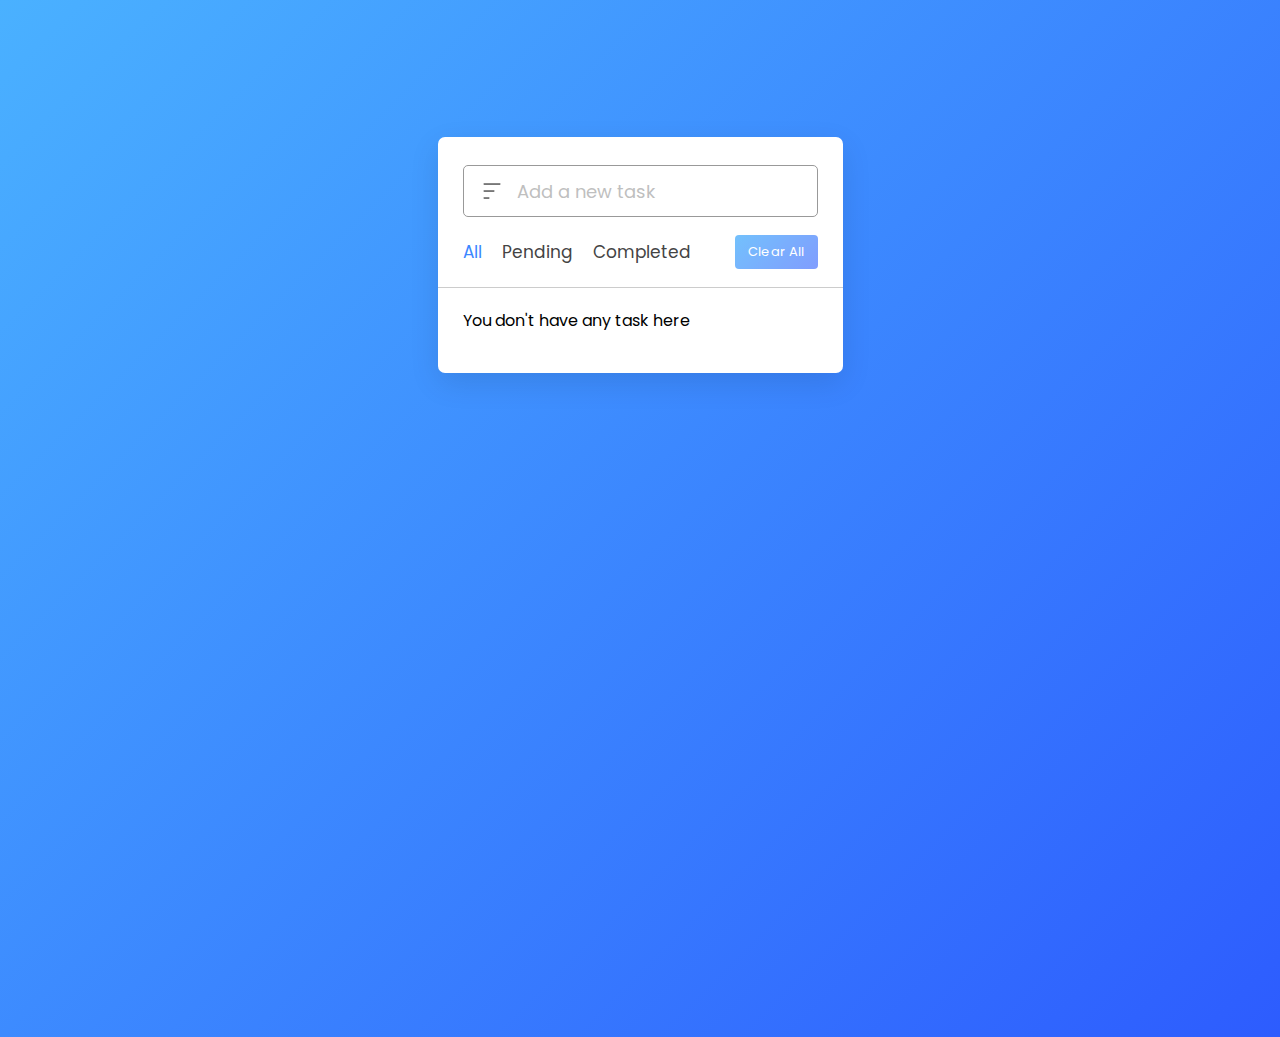
==== commit 6abdd597: "To-do-list" ====
--- a/index.html
+++ b/index.html
@@ -1,48 +1,80 @@
 <!DOCTYPE html>
-<html lang="en">
+<html lang="en" dir="ltr" >
 <head>
     <meta charset="UTF-8">
-    <meta http-equiv="X-UA-Compatible" content="IE=edge">
     <meta name="viewport" content="width=device-width, initial-scale=1.0">
-    <title>iPhone Calculator</title>
+    <title>Todo List App</title>
     <link rel="stylesheet" href="style.css">
+    <meta name="viewport" content="width=device-width, initial-scale=1.0">
+    <link rel="stylesheet" href="https://unicons.iconscout.com/release/v4.0.8/css/line.css">
 </head>
 <body>
-    <section class="calculator">
-        <form >
-            <input type="text" class="screen" placeholder="0">
-        </form>
-        <div class="buttons">
-            <button class="btn btn-grey btn-clear" data-num="AC">AC</button>
-            <button class="btn btn-grey" data-num="+/-">+/-</button>
-            <button class="btn btn-grey" data-num="%">%</button>
-            <button class="btn btn-yellow" data-num="/">/</button>
+    <div class="wrapper">
+        <div class="task-input">
+            <img src="bar-icons.png" alt="icons">
+            <input type="text" placeholder="Add a new task">
+        </div>
+        <div class="controls">
+            <div class="filters">
+                <span id="all" class="active">All</span>
+                <span id="pending">Pending</span>
+                <span id="completed">Completed</span>
+            </div>
+            <button class="clear-btn">Clear All</button>
+        </div>
+        <ul class="task-box">
+            <li class="task">
+                <label for="1">
+                    <input type="checkbox" id="1">
+                    <p>Renew my gym membership</p>
+                </label>
+                <div class="settings">
+                    <i class="uil uil-epllpsis-h"></i>
+                    <ul class="task-menu">
+                        <li><i class="uil uil-pen"></i>Edit</li>
+                        <li><i class="uil uil-trash"></i>Delete</li>
+                    </ul>
+                </div>
+            </li>
+            <li class="task">
+                <label for="1">
+                    <input type="checkbox" id="1">
+                    <p>Create a new app</p>
+                </label>
+                <div class="settings">
+                    <i class="uil uil-epllpsis-h"></i>
+                </div>
+            </li>
+            <li class="task">
+                <label for="1">
+                    <input type="checkbox" id="1">
+                    <p>Go for my Doctor's appointment</p>
+                </label>
+                <div class="settings">
+                    <i class="uil uil-epllpsis-h"></i>
+                </div>
+            </li>
+            <li class="task">
+                <label for="1">
+                    <input type="checkbox" id="1">
+                    <p>Buy a beach house</p>
+                </label>
+                <div class="settings">
+                    <i class="uil uil-epllpsis-h"></i>
+                </div>
+            </li>
+            <li class="task">
+                <label for="1">
+                    <input type="checkbox" id="1">
+                    <p>Buy a new phone</p>
+                </label>
+                <div class="settings">
+                    <i class="uil uil-epllpsis-h"></i>
+                </div>
+            </li>
+        </ul>
+    </div>
 
-            <button class="btn btn-black" data-num="7">7</button>
-            <button class="btn btn-black" data-num="8">8</button>
-            <button class="btn btn-black" data-num="9">9</button>
-            <button class="btn btn-yellow" data-num="*">*</button>
-
-
-            <button class="btn btn-black" data-num="4">4</button>
-            <button class="btn btn-black" data-num="5">5</button>
-            <button class="btn btn-black" data-num="6">6</button>
-            <button class="btn btn-yellow" data-num="-">-</button>
-
-
-            <button class="btn btn-black" data-num="1">1</button>
-            <button class="btn btn-black" data-num="2">2</button>
-            <button class="btn btn-black" data-num="3">3</button>
-            <button class="btn btn-yellow" data-num="+">+</button>
-
-
-            <button class="btn btn-black" data-num="0">0</button>
-            <button class="btn btn-black" data-num="0">00</button>
-            <button class="btn btn-black" data-num=".">.</button>
-            <button class="btn btn-yellow btn-equal" data-num="=">=</button>
-
-        </div>
-    </section>
+    <script src="script.js"></script>
 </body>
-<script src="app.js"></script>
 </html>--- a/style.css
+++ b/style.css
@@ -1,139 +1,217 @@
-/* * {
-    padding: 0;
-    margin: 0;
-    box-sizing: border-box;
+/* Import Google Font - Poppins */
+@import url('https://fonts.googleapis.com/css2?family=Poppins:wght@400;500;600;700&display=swap');
+*{
+  margin: 0;
+  padding: 0;
+  box-sizing: border-box;
+  font-family: 'Poppins', sans-serif;
+}
+body{
+  width: 100%;
+  height: 100vh;
+  overflow: hidden;
+  background: linear-gradient(135deg, #4AB1FF, #2D5CFE);
+}
+::selection{
+  color: #fff;
+  background: #3C87FF;
+}
+.wrapper{
+  max-width: 405px;
+  padding: 28px 0 30px;
+  margin: 137px auto;
+  background: #fff;
+  border-radius: 7px;
+  box-shadow: 0 10px 30px rgba(0,0,0,0.1);
+}
+.task-input{
+  height: 52px;
+  padding: 0 25px;
+  position: relative;
+}
+.task-input img{
+  top: 50%;
+  position: absolute;
+  transform: translate(17px, -50%);
+}
+.task-input input{
+  height: 100%;
+  width: 100%;
+  outline: none;
+  font-size: 18px;
+  border-radius: 5px;
+  padding: 0 20px 0 53px;
+  border: 1px solid #999;
+}
+.task-input input:focus,
+.task-input input.active{
+  padding-left: 52px;
+  border: 2px solid #3C87FF;
+}
+.task-input input::placeholder{
+  color: #bfbfbf;
+}
+.controls, li{
+  display: flex;
+  align-items: center;
+  justify-content: space-between;
+}
+.controls{
+  padding: 18px 25px;
+  border-bottom: 1px solid #ccc;
+}
+.filters span{
+  margin: 0 8px;
+  font-size: 17px;
+  color: #444444;
+  cursor: pointer;
+}
+.filters span:first-child{
+  margin-left: 0;
+}
+.filters span.active{
+  color: #3C87FF;
+}
+.controls .clear-btn{
+  border: none;
+  opacity: 0.6;
+  outline: none;
+  color: #fff;
+  cursor: pointer;
+  font-size: 13px;
+  padding: 7px 13px;
+  border-radius: 4px;
+  letter-spacing: 0.3px;
+  pointer-events: none;
+  transition: transform 0.25s ease;
+  background: linear-gradient(135deg, #1798fb 0%, #2D5CFE 100%);
+}
+.clear-btn.active{
+  opacity: 0.9;
+  pointer-events: auto;
+}
+.clear-btn:active{
+  transform: scale(0.93);
+}
+.task-box{
+  margin-top: 20px;
+  margin-right: 5px;
+  padding: 0 20px 10px 25px;
+}
+.task-box.overflow{
+  overflow-y: auto;
+  max-height: 300px;
+}
+.task-box::-webkit-scrollbar{
+  width: 5px;
+}
+.task-box::-webkit-scrollbar-track{
+  background: #f1f1f1;
+  border-radius: 25px;
+}
+.task-box::-webkit-scrollbar-thumb{
+  background: #e6e6e6;
+  border-radius: 25px;
+}
+.task-box .task{
+  list-style: none;
+  font-size: 17px;
+  margin-bottom: 18px;
+  padding-bottom: 16px;
+  align-items: flex-start;
+  border-bottom: 1px solid #ccc;
+}
+.task-box .task:last-child{
+  margin-bottom: 0;
+  border-bottom: 0;
+  padding-bottom: 0;
+}
+.task-box .task label{
+  display: flex;
+  align-items: flex-start;
+}
+.task label input{
+  margin-top: 7px;
+  accent-color: #3C87FF;
+}
+.task label p{
+  user-select: none;
+  margin-left: 12px;
+  word-wrap: break-word;
+}
+.task label p.checked{
+  text-decoration: line-through;
+}
+.task-box .settings{
+  position: relative;
+}
+.settings :where(i, li){
+  cursor: pointer;
+}
+.settings .task-menu{
+  z-index: 10;
+  right: -5px;
+  bottom: -65px;
+  padding: 5px 0;
+  background: #fff;
+  position: absolute;
+  border-radius: 4px;
+  transform: scale(0);
+  transform-origin: top right;
+  box-shadow: 0 0 6px rgba(0,0,0,0.15);
+  transition: transform 0.2s ease;
+}
+.task-box .task:last-child .task-menu{
+  bottom: 0;
+  transform-origin: bottom right;
+}
+.task-box .task:first-child .task-menu{
+  bottom: -65px;
+  transform-origin: top right;
+}
+.task-menu.show{
+  transform: scale(1);
+}
+.task-menu li{
+  height: 25px;
+  font-size: 16px;
+  margin-bottom: 2px;
+  padding: 17px 15px;
+  cursor: pointer;
+  justify-content: flex-start;
+}
+.task-menu li:last-child{
+  margin-bottom: 0;
+}
+.settings li:hover{
+  background: #f5f5f5;
+}
+.settings li i{
+  padding-right: 8px;
 }
 
-body {
-    display: flex;
-    align-items: center;
-    justify-content: center;
-    min-height: 100vh;
-    width: 100vw;
-}
-
-.calculator {
-    width: 400px;
-    height: 620px;
-    box-shadow: 4px 4px 30px rgb(0, 0, 0, 0.3);
-    overflow: hidden;
-    border-radius: 20px;
-    background-color: #000;
-    padding: 1rem;
-}
-
-form input {
-    width: 100%;
-    height: 120px;
-    font-size: 20px;
-    font-weight: bold;
-    color: white;
-    background: #000;
-    padding: 1rem;
-    text-align: right;
-    display: flex;
-    align-items: center;
-    justify-content: center;
-    border: 1px solid black;
-    outline: none;
-    pointer-events: none;
-
-}
-
-button {
-    font-size: 20px;
-    height: 80px;
-    width: 80px;
-    font-weight: bold;
-    cursor: pointer;
-    margin: 2px;
-    flex: 0 0 22%;
-    margin: 5px 0px;
-    border-radius: 100%;
-}
-
-.buttons {
-    display: flex;
-    flex-wrap: wrap;
-    justify-content: space-between;
-}
-
-.btn-black {
-    color: white;
-    background-color: rgb(27, 27, 27);
-}
-
-.btn-yellow {
-    color: white;
-    background-color: rgb(255, 191, 0);
-}
-
-.btn-grey {
-    color: black;
-    background-color: rgb(166, 166, 166);
-} */
-
-
-*{
-    padding: 0;
-    margin: 0;
-    box-sizing: border-box;
-}
-body{
-    min-height: 100vh;
-    width: 100vw;
-    display: flex;
-    align-items: center;
-    justify-content: center;
-}
-
-.calculator{
-    overflow: hidden;
-    width: 400px;
-    height: 620px;
-    box-shadow: 4px 4px 30px black;
-    border-radius: 25px;
-    background-color: #000;
-    padding: 1rem;
-}
-
-form input{
-    height: 100px;
-    width: 100%;
-    background-color: #000;
-    color: white;
-    font-size: 40px;
-    text-align: right;
-    padding: 1rem;
-    outline: none;
-    border: 1px solid black;
-    pointer-events: none;
-}
-
-.buttons{
-    display: flex;
-    flex-wrap: wrap;
-    justify-content: space-between;
-}
-
-.btn{
-    height: 80px;
-    width: 80px;
-    margin: 6px 2px;
-    border-radius: 100%;
-    font-size: 20px;
-    font-weight: bold;
-}
-
-.btn-yellow{
-    color: white;
-    background-color: orange;
-}
-.btn-black{
-    color: white;
-    background-color: rgb(25, 25, 25);
-}
-.btn-grey{
-    color: rgb(0, 0, 0);
-    background-color: rgb(162, 162, 162);
+@media (max-width: 400px) {
+  body{
+    padding: 0 10px;
+  }
+  .wrapper {
+    padding: 20px 0;
+  }
+  .filters span{
+    margin: 0 5px;
+  }
+  .task-input{
+    padding: 0 20px;
+  }
+  .controls{
+    padding: 18px 20px;
+  }
+  .task-box{
+    margin-top: 20px;
+    margin-right: 5px;
+    padding: 0 15px 10px 20px;
+  }
+  .task label input{
+    margin-top: 4px;
+  }
 }